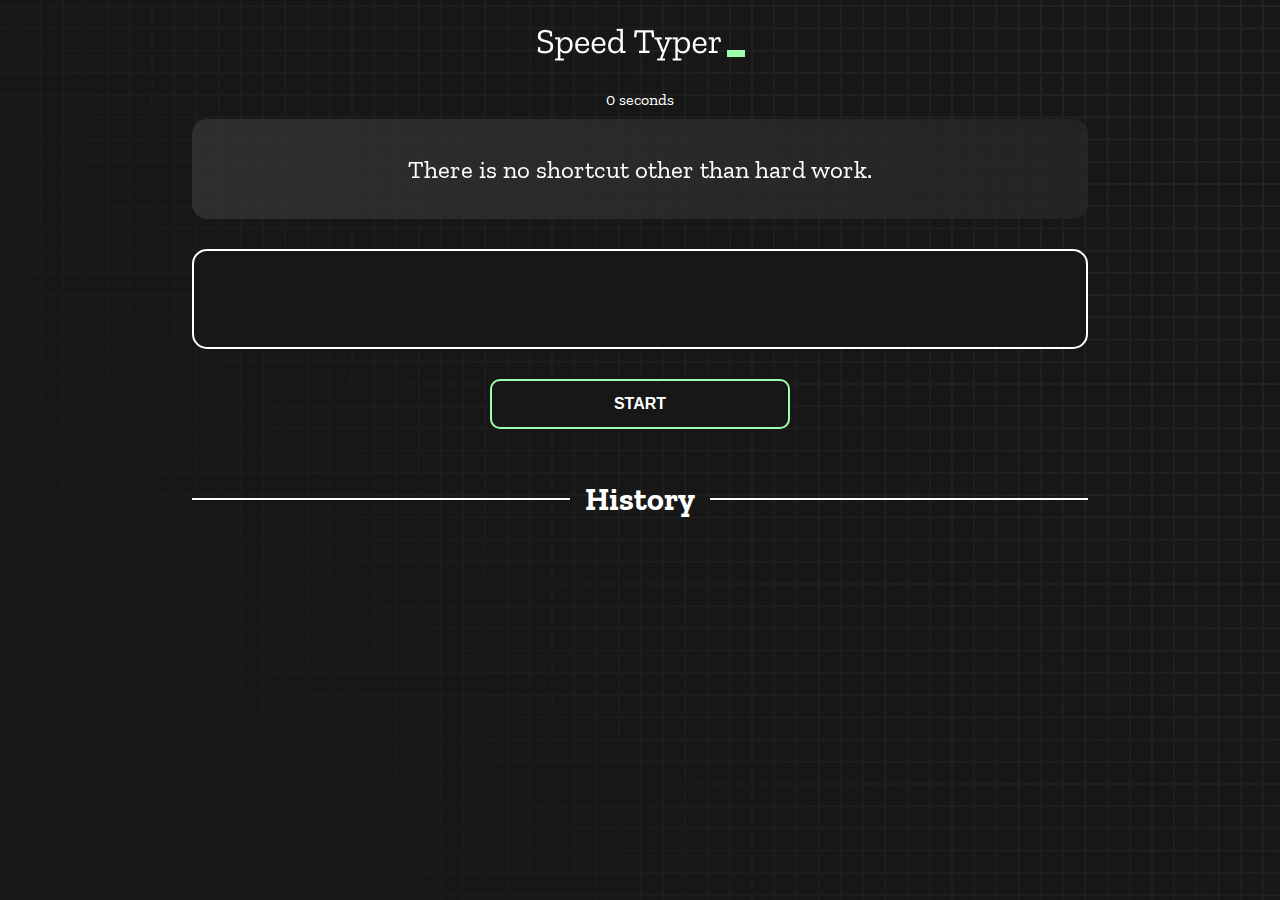
==== index.html @ c4e5778a "Initial commit" ====
<!DOCTYPE html>
<html lang="en">
  <head>
    <meta charset="UTF-8" />
    <meta http-equiv="X-UA-Compatible" content="IE=edge" />
    <meta name="viewport" content="width=device-width, initial-scale=1.0" />
    <title>Speed Monster</title>
    <link rel="stylesheet" href="styles.css" />
    <link rel="preconnect" href="https://fonts.googleapis.com" />
    <link rel="preconnect" href="https://fonts.gstatic.com" crossorigin />
    <link
      href="https://fonts.googleapis.com/css2?family=Zilla+Slab:wght@300;400;500&display=swap"
      rel="stylesheet"
    />
  </head>
  <body>
    <h1 class="title"><img src="./logo.png" /></h1>
    <div id="show-time">0 seconds</div>

    <div class="box-container">
      <div id="question"></div>

      <div id="display" class="inactive"></div>

      <div class="buttons">
        <button id="starts">START</button>
      </div>

      <div class="divider-container">
        <div class="line"></div>
        <h1 class="title2">History</h1>
        <div class="line"></div>
      </div>
      <div id="histories"></div>
    </div>

    <div id="countdown"></div>
    <div id="modal-background" class="hidden"></div>
    <div id="result" class="hidden"></div>

    <script src="./history.js"></script>
    <script src="./script.js"></script>
  </body>
</html>
---- styles.css ----
* {
  padding: 0;
  margin: 0;
  box-sizing: border-box;
}

body {
  background-image: url("./bg.png");
  background-size: cover;
  background-position: left top;
  font-family: "Zilla Slab", serif;
}

.box-container {
  width: 70%;
  margin: 0 auto;
}

#question {
  height: 100px;
  display: flex;
  align-items: center;
  justify-content: center;
  color: white;
  font-size: 25px;
  border-radius: 15px;
  background: rgb(255, 255, 255);
  background: linear-gradient(
    92.49deg,
    rgba(255, 255, 255, 0.1) 0.18%,
    rgba(255, 255, 255, 0.05) 99.85%
  );
  backdrop-filter: blur(5px);
  margin-bottom: 30px;
}

#display {
  height: 100px;
  display: flex;
  flex-wrap: wrap;
  align-items: center;
  padding-left: 5rem;
  color: white;
  font-size: 32px;
  background-color: #171717;
  border: 2px solid #9dffad;
  border-radius: 15px;
}

#countdown {
  position: fixed;
  height: 100vh;
  width: 100vw;
  background-color: rgba(0, 0, 0, 0.8);
  top: 0;
  left: 0;
  display: flex;
  align-items: center;
  justify-content: center;
  font-size: 3rem;
  color: white;
  display: none;
}
#result {
  position: fixed;
  top: 10%; 
  left: 10%;
  transform: translate(-50%, -50%);
  height: 250px;
  width: 400px;
  background-color: #171717;
  border-radius: 15px;
  border: 2px solid #9dffad;
  color: white;
  text-align: center;
  padding: 2rem;
}
#show-time{
  text-align: center;
  color: white;
  margin: 10px 0;
}

.green {
  color: #9dffad;
}
.red {
  color: #eb6565;
}
.bold {
  font-weight: 700;
}
.inactive {
  border: 2px solid white !important;
}
.hidden {
  display: none;
}
.title {
  text-align: center;
  color: white;
  margin: 20px 0;
}

.divider-container {
  height: 80px;
  display: flex;
  justify-content: center;
  align-items: center;
  gap: 15px;
  margin: 0 auto;
}

.line {
  height: 2px;
  background: white;
  width: 100%;
}

.title2 {
  color: white;
  display: block;
}

.buttons {
  display: flex;
  justify-content: center;
  margin: 30px 0;
}
button {
  padding: 10px 20px;
  border: none;
  font-size: 16px;
  font-weight: bold;
  width: 300px;
  height: 50px;
  color: white;
  background-color: #171717;
  border-radius: 10px;
  border: 2px solid #9dffad;
  cursor: pointer;
}

#histories {
  display: flex;
  flex-wrap: wrap;
  justify-content: space-around;
}

.card {
  width: 100%;
  height: 100%;
  padding: 50px;
  display: flex;
  justify-content: space-between;
  align-items: center;
  padding: 20px 30px;
  color: white;
  border-radius: 15px;
  background: rgb(255, 255, 255);
  background: linear-gradient(
    92.49deg,
    rgba(255, 255, 255, 0.1) 0.18%,
    rgba(255, 255, 255, 0.05) 99.85%
  );
  backdrop-filter: blur(5px);
  margin-bottom: 30px;
}

#modal-background {
  background: rgb(255, 255, 255);
  background: linear-gradient(
    92.49deg,
    rgba(255, 255, 255, 0.1) 0.18%,
    rgba(255, 255, 255, 0.05) 99.85%
  );
  backdrop-filter: blur(5px);
  height: 100vh;
  width: 100%;
  position: fixed;
  top: 0;
}

@media only screen and (max-width: 700px) {
  .box-container {
    padding: 0 20px;
    width: 100%;
  }
  .card {
    flex-direction: column;
  }
}
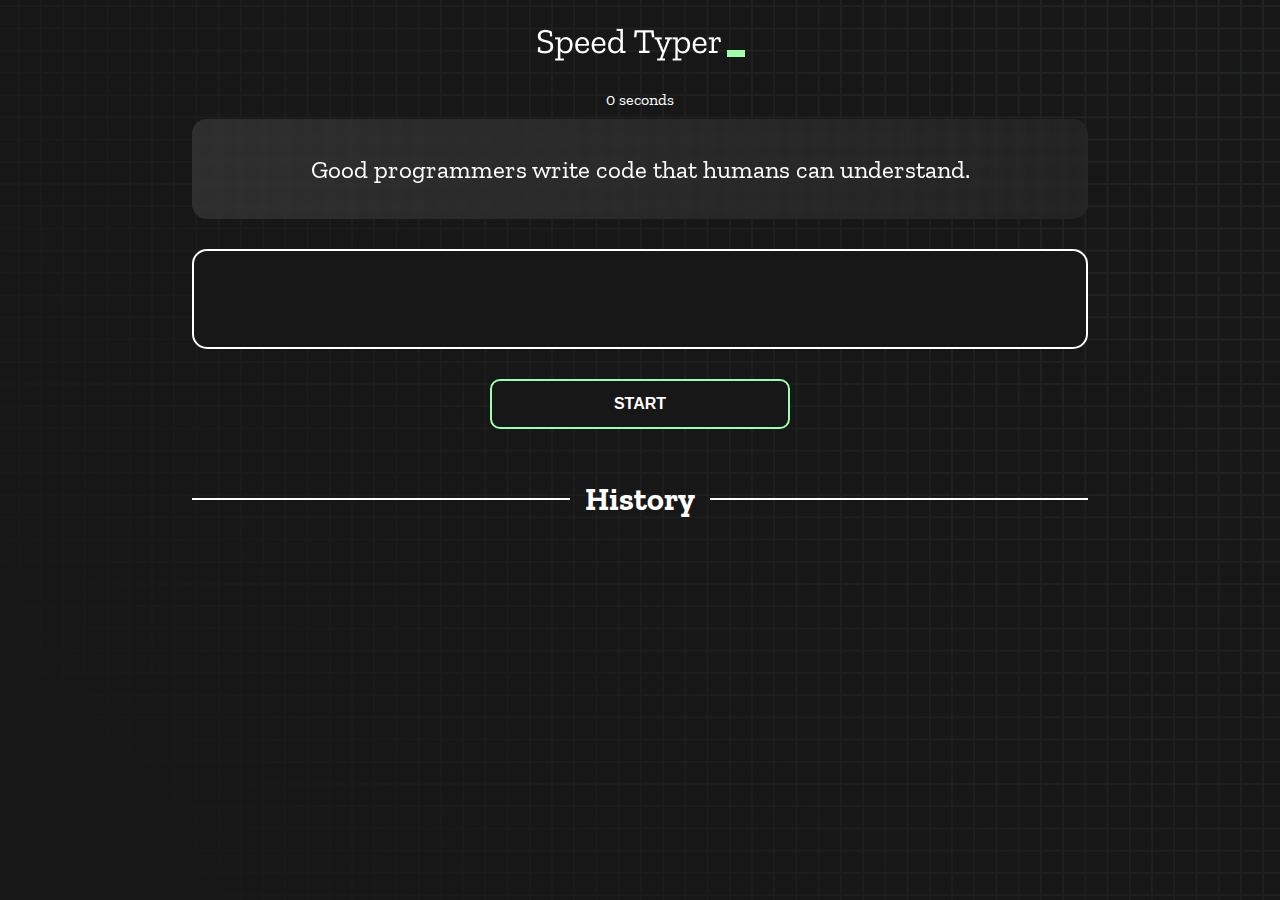
==== commit e626ee41: "Start count solve" ====
--- a/index.html
+++ b/index.html
@@ -23,7 +23,7 @@
       <div id="display" class="inactive"></div>
 
       <div class="buttons">
-        <button id="starts">START</button>
+        <button id="start">START</button>
       </div>
 
       <div class="divider-container">
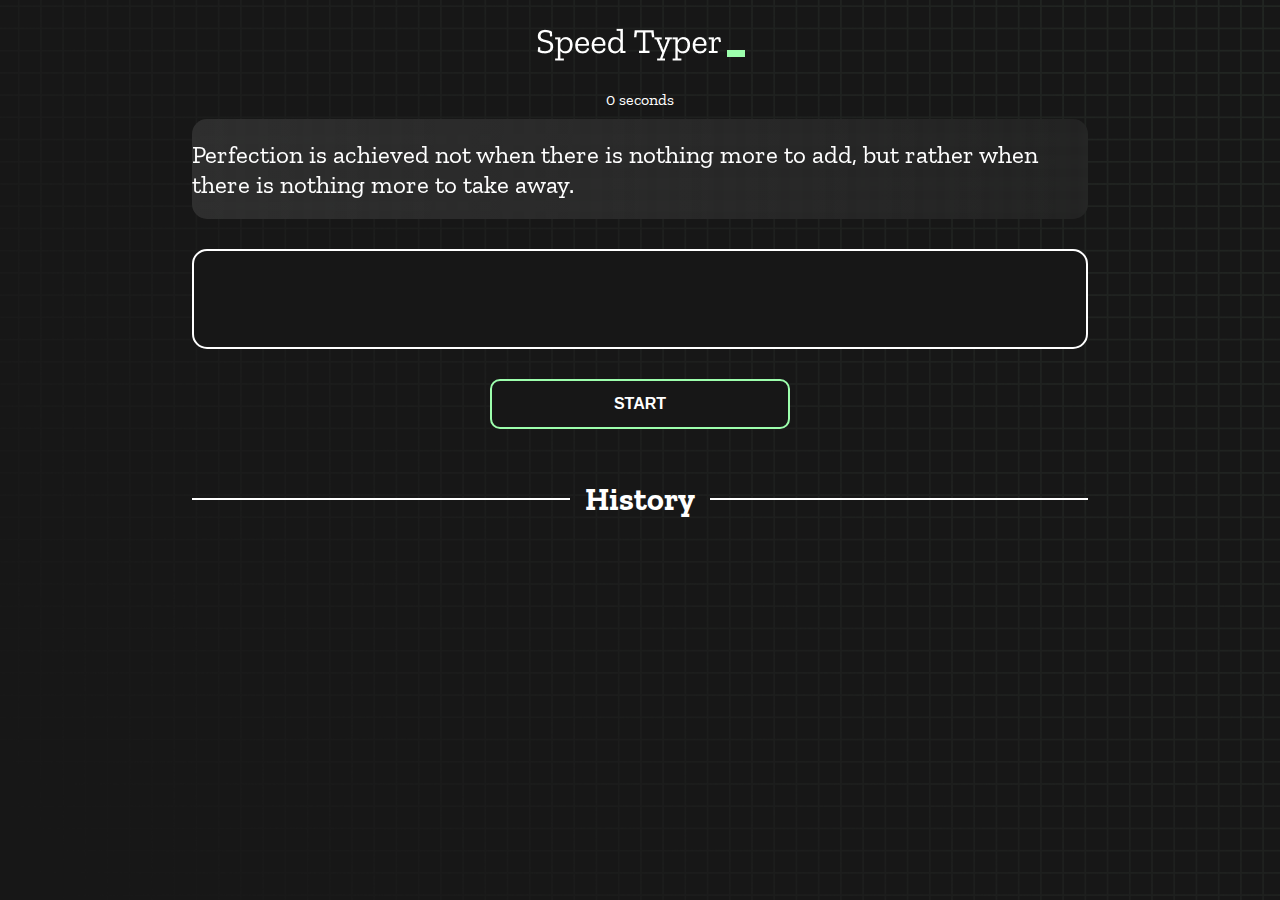
==== commit 7a5b294f: "History row" ====
--- a/index.html
+++ b/index.html
@@ -31,7 +31,7 @@
         <h1 class="title2">History</h1>
         <div class="line"></div>
       </div>
-      <div id="histories"></div>
+      <div id="histories" class="flex"></div>
     </div>
 
     <div id="countdown"></div>
--- a/styles.css
+++ b/styles.css
@@ -62,12 +62,13 @@
   display: none;
 }
 #result {
-  position: fixed;
-  top: 10%; 
-  left: 10%;
+  position: absolute;
+  top: 50%;
+  left: 50%;
+  -ms-transform: translate(-50%, -50%);
   transform: translate(-50%, -50%);
   height: 250px;
-  width: 400px;
+  max-width: 400px;
   background-color: #171717;
   border-radius: 15px;
   border: 2px solid #9dffad;
@@ -143,15 +144,17 @@
 
 #histories {
   display: flex;
+  flex-direction: row;
   flex-wrap: wrap;
-  justify-content: space-around;
+  justify-content: space-between;
 }
 
 .card {
-  width: 100%;
+  max-width: 32%;
   height: 100%;
   padding: 50px;
   display: flex;
+  flex-direction: column;
   justify-content: space-between;
   align-items: center;
   padding: 20px 30px;
@@ -165,6 +168,15 @@
   );
   backdrop-filter: blur(5px);
   margin-bottom: 30px;
+}
+
+.card h3{
+  text-align: center;
+  margin-bottom: 12px;
+}
+.card p{
+  text-align: center;
+  margin-bottom: 7px;
 }
 
 #modal-background {
@@ -181,6 +193,15 @@
   top: 0;
 }
 
+
+@media (max-width: 1024px) {
+  #histories {
+    flex-direction: column;
+  }
+  .card {
+    max-width: 100%;
+}
+
 @media only screen and (max-width: 700px) {
   .box-container {
     padding: 0 20px;
@@ -188,5 +209,6 @@
   }
   .card {
     flex-direction: column;
+    text-align: c;
   }
 }
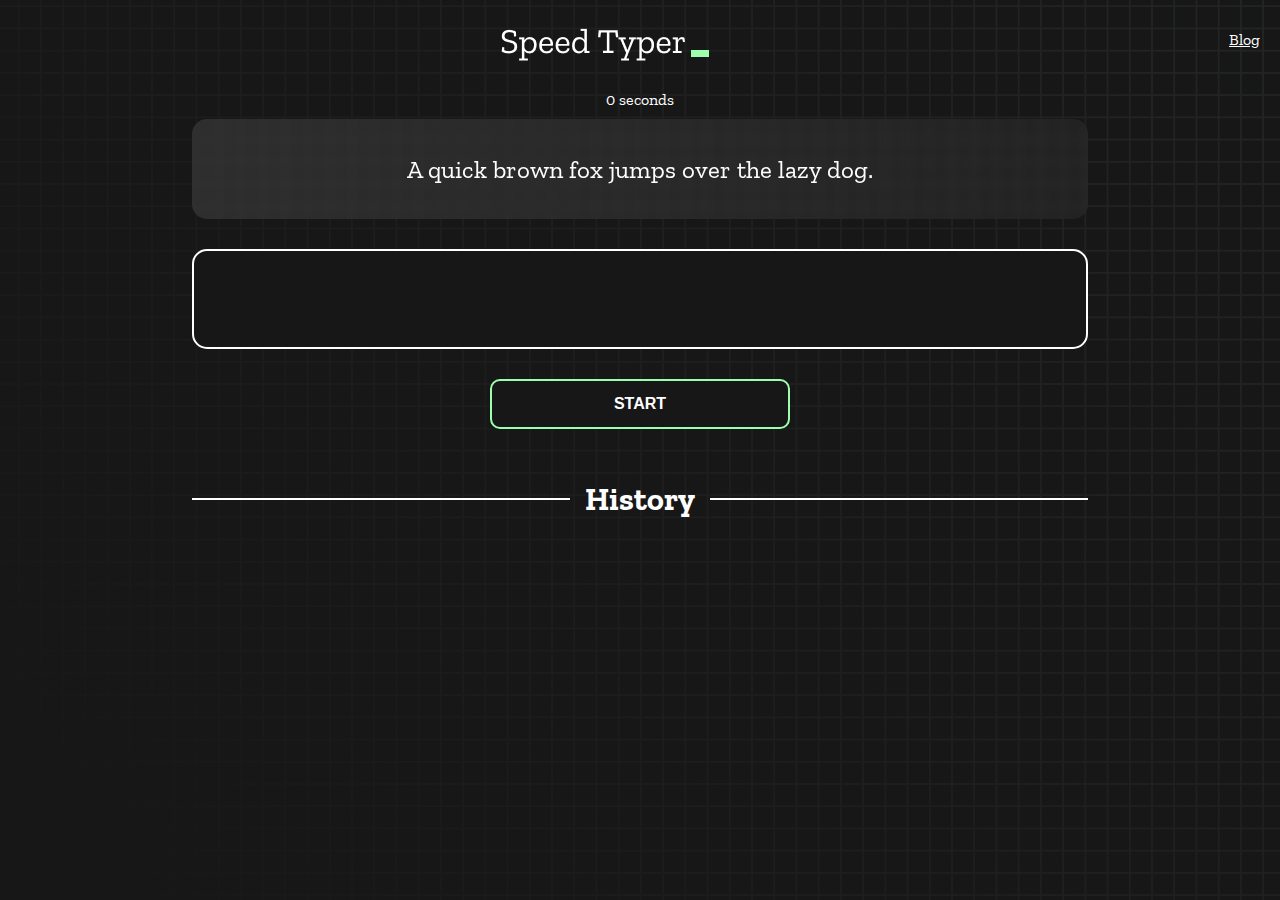
==== commit 7cca4be5: "Q&A" ====
--- a/index.html
+++ b/index.html
@@ -14,6 +14,7 @@
     />
   </head>
   <body>
+    <a class="blog-page" href="blog.html">Blog</a>
     <h1 class="title"><img src="./logo.png" /></h1>
     <div id="show-time">0 seconds</div>
 
--- a/styles.css
+++ b/styles.css
@@ -32,6 +32,13 @@
   );
   backdrop-filter: blur(5px);
   margin-bottom: 30px;
+  padding: 15px;
+}
+
+.blog-page{
+  color: #fff;
+  float: right;
+  margin: 10px 20px;
 }
 
 #display {
